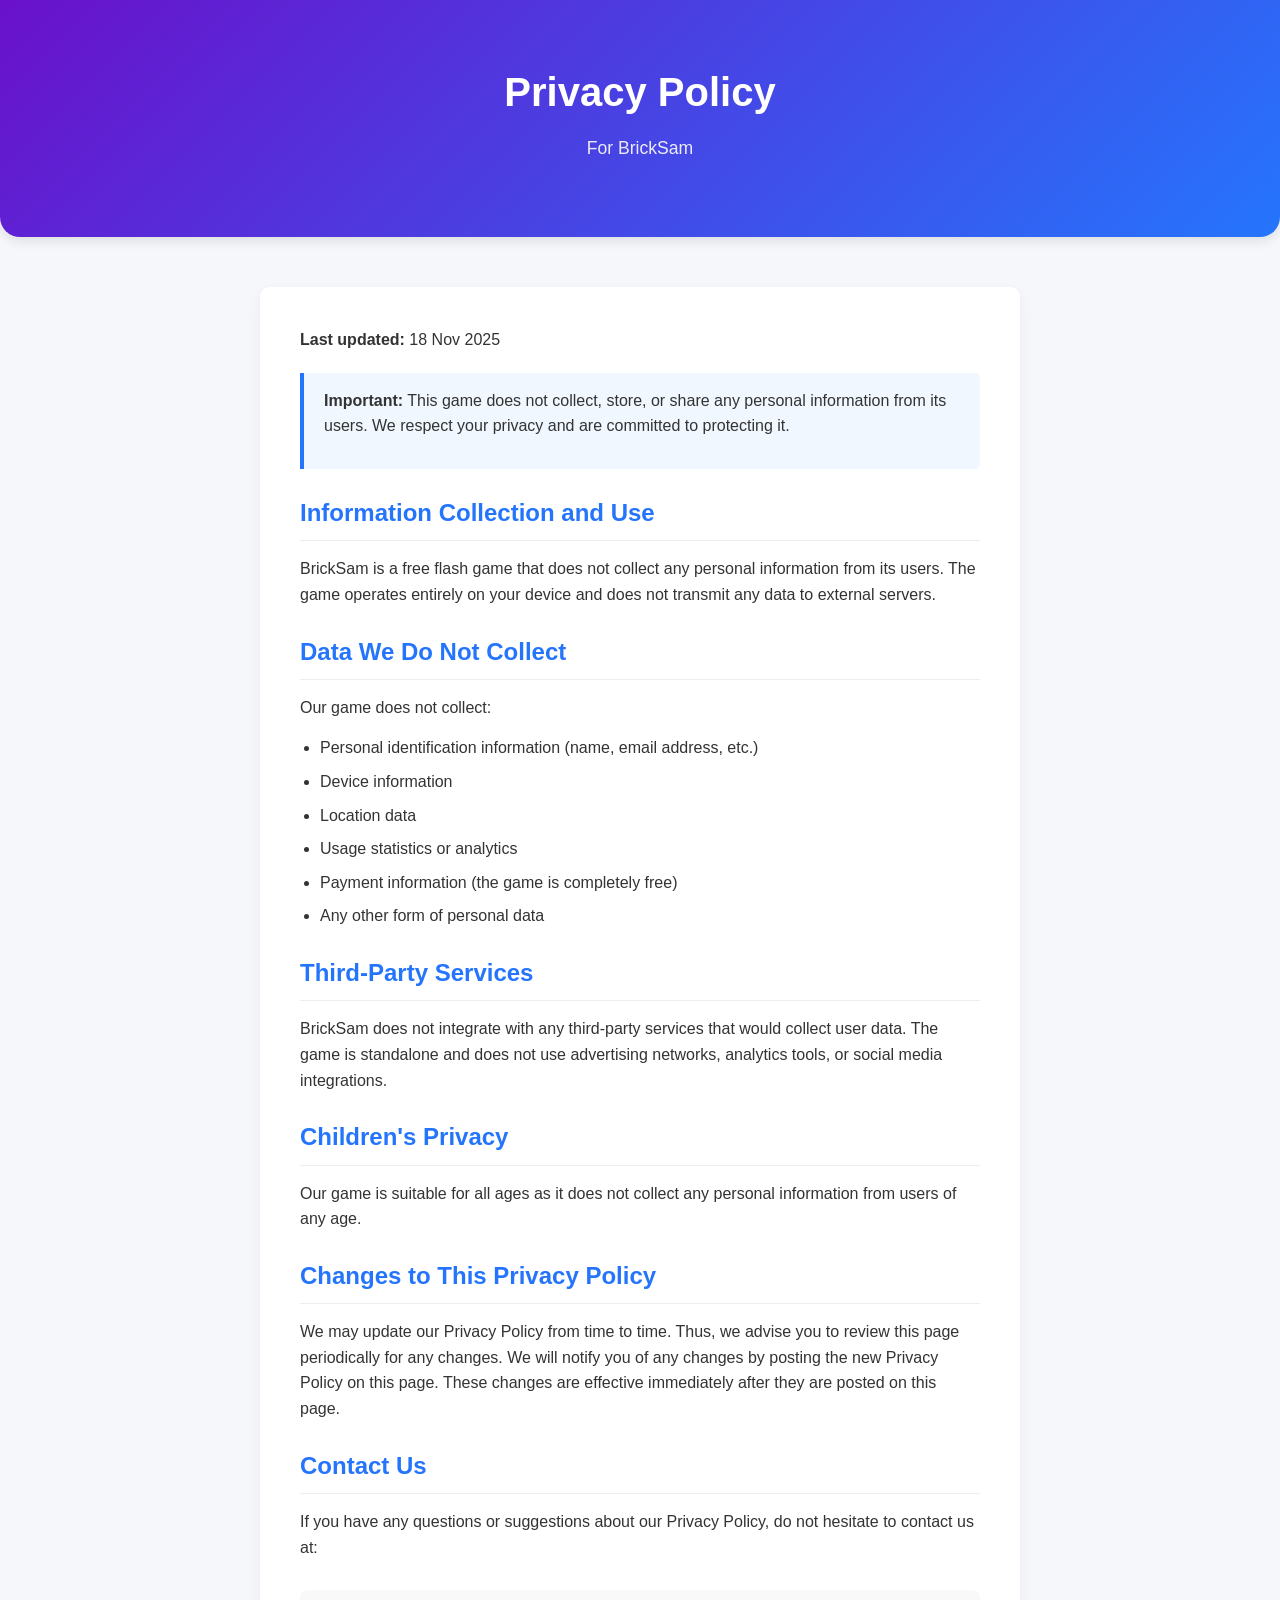
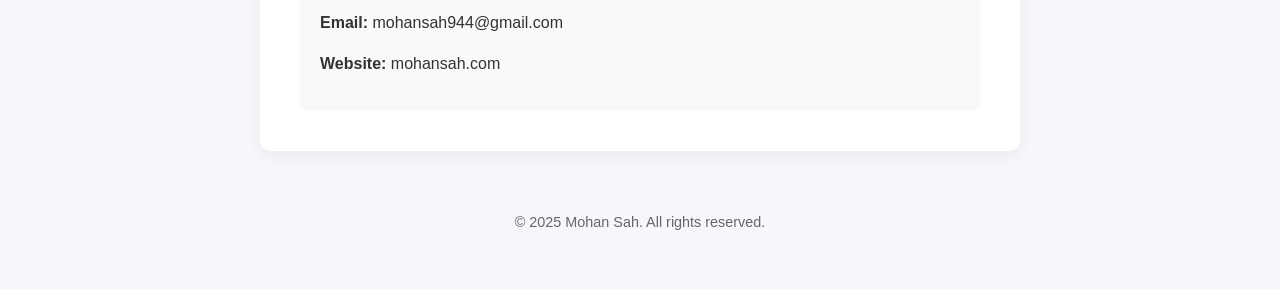
==== index.html @ 930735b0 "in-app ads ids added" ====
<!DOCTYPE html>
<html lang="en">
<head>
    <meta charset="UTF-8">
    <meta name="viewport" content="width=device-width, initial-scale=1.0">
    <title>Privacy Policy - BrickSam</title>
    <style>
        * {
            margin: 0;
            padding: 0;
            box-sizing: border-box;
            font-family: 'Segoe UI', Tahoma, Geneva, Verdana, sans-serif;
        }
        
        body {
            background-color: #f5f7fa;
            color: #333;
            line-height: 1.6;
        }
        
        .container {
            max-width: 800px;
            margin: 0 auto;
            padding: 20px;
        }
        
        header {
            background: linear-gradient(135deg, #6a11cb 0%, #2575fc 100%);
            color: white;
            padding: 40px 0;
            text-align: center;
            border-radius: 0 0 20px 20px;
            box-shadow: 0 4px 12px rgba(0, 0, 0, 0.1);
        }
        
        header h1 {
            font-size: 2.5rem;
            margin-bottom: 10px;
        }
        
        header p {
            font-size: 1.1rem;
            opacity: 0.9;
        }
        
        .content {
            background-color: white;
            padding: 40px;
            margin-top: 30px;
            border-radius: 10px;
            box-shadow: 0 5px 15px rgba(0, 0, 0, 0.05);
        }
        
        h2 {
            color: #2575fc;
            margin: 25px 0 15px;
            padding-bottom: 8px;
            border-bottom: 1px solid #eee;
        }
        
        h2:first-child {
            margin-top: 0;
        }
        
        p {
            margin-bottom: 15px;
        }
        
        ul {
            margin-left: 20px;
            margin-bottom: 20px;
        }
        
        li {
            margin-bottom: 8px;
        }
        
        .highlight-box {
            background-color: #f0f7ff;
            border-left: 4px solid #2575fc;
            padding: 15px 20px;
            margin: 20px 0;
            border-radius: 0 5px 5px 0;
        }
        
        .contact-info {
            background-color: #f9f9f9;
            padding: 20px;
            border-radius: 8px;
            margin-top: 30px;
        }
        
        footer {
            text-align: center;
            margin-top: 40px;
            padding: 20px;
            color: #666;
            font-size: 0.9rem;
        }
        
        @media (max-width: 600px) {
            .container {
                padding: 10px;
            }
            
            .content {
                padding: 20px;
            }
            
            header h1 {
                font-size: 2rem;
            }
        }
    </style>
</head>
<body>
    <header>
        <div class="container">
            <h1>Privacy Policy</h1>
            <p>For BrickSam</p>
        </div>
    </header>
    
    <div class="container">
        <div class="content">
            <p><strong>Last updated:</strong> 18 Nov 2025</p>
            
            <div class="highlight-box">
                <p><strong>Important:</strong> This game does not collect, store, or share any personal information from its users. We respect your privacy and are committed to protecting it.</p>
            </div>
            
            <h2>Information Collection and Use</h2>
            <p>BrickSam is a free flash game that does not collect any personal information from its users. The game operates entirely on your device and does not transmit any data to external servers.</p>
            
            <h2>Data We Do Not Collect</h2>
            <p>Our game does not collect:</p>
            <ul>
                <li>Personal identification information (name, email address, etc.)</li>
                <li>Device information</li>
                <li>Location data</li>
                <li>Usage statistics or analytics</li>
                <li>Payment information (the game is completely free)</li>
                <li>Any other form of personal data</li>
            </ul>
            
            <h2>Third-Party Services</h2>
            <p>BrickSam does not integrate with any third-party services that would collect user data. The game is standalone and does not use advertising networks, analytics tools, or social media integrations.</p>
            
            <h2>Children's Privacy</h2>
            <p>Our game is suitable for all ages as it does not collect any personal information from users of any age.</p>
            
            <h2>Changes to This Privacy Policy</h2>
            <p>We may update our Privacy Policy from time to time. Thus, we advise you to review this page periodically for any changes. We will notify you of any changes by posting the new Privacy Policy on this page. These changes are effective immediately after they are posted on this page.</p>
            
            <h2>Contact Us</h2>
            <p>If you have any questions or suggestions about our Privacy Policy, do not hesitate to contact us at:</p>
            <div class="contact-info">
                <p><strong>Email:</strong> mohansah944@gmail.com</p>
                <p><strong>Website:</strong> mohansah.com</p>
            </div>
        </div>
        
        <footer>
            <p>&copy; 2025 Mohan Sah. All rights reserved.</p>
        </footer>
    </div>
</body>
</html>
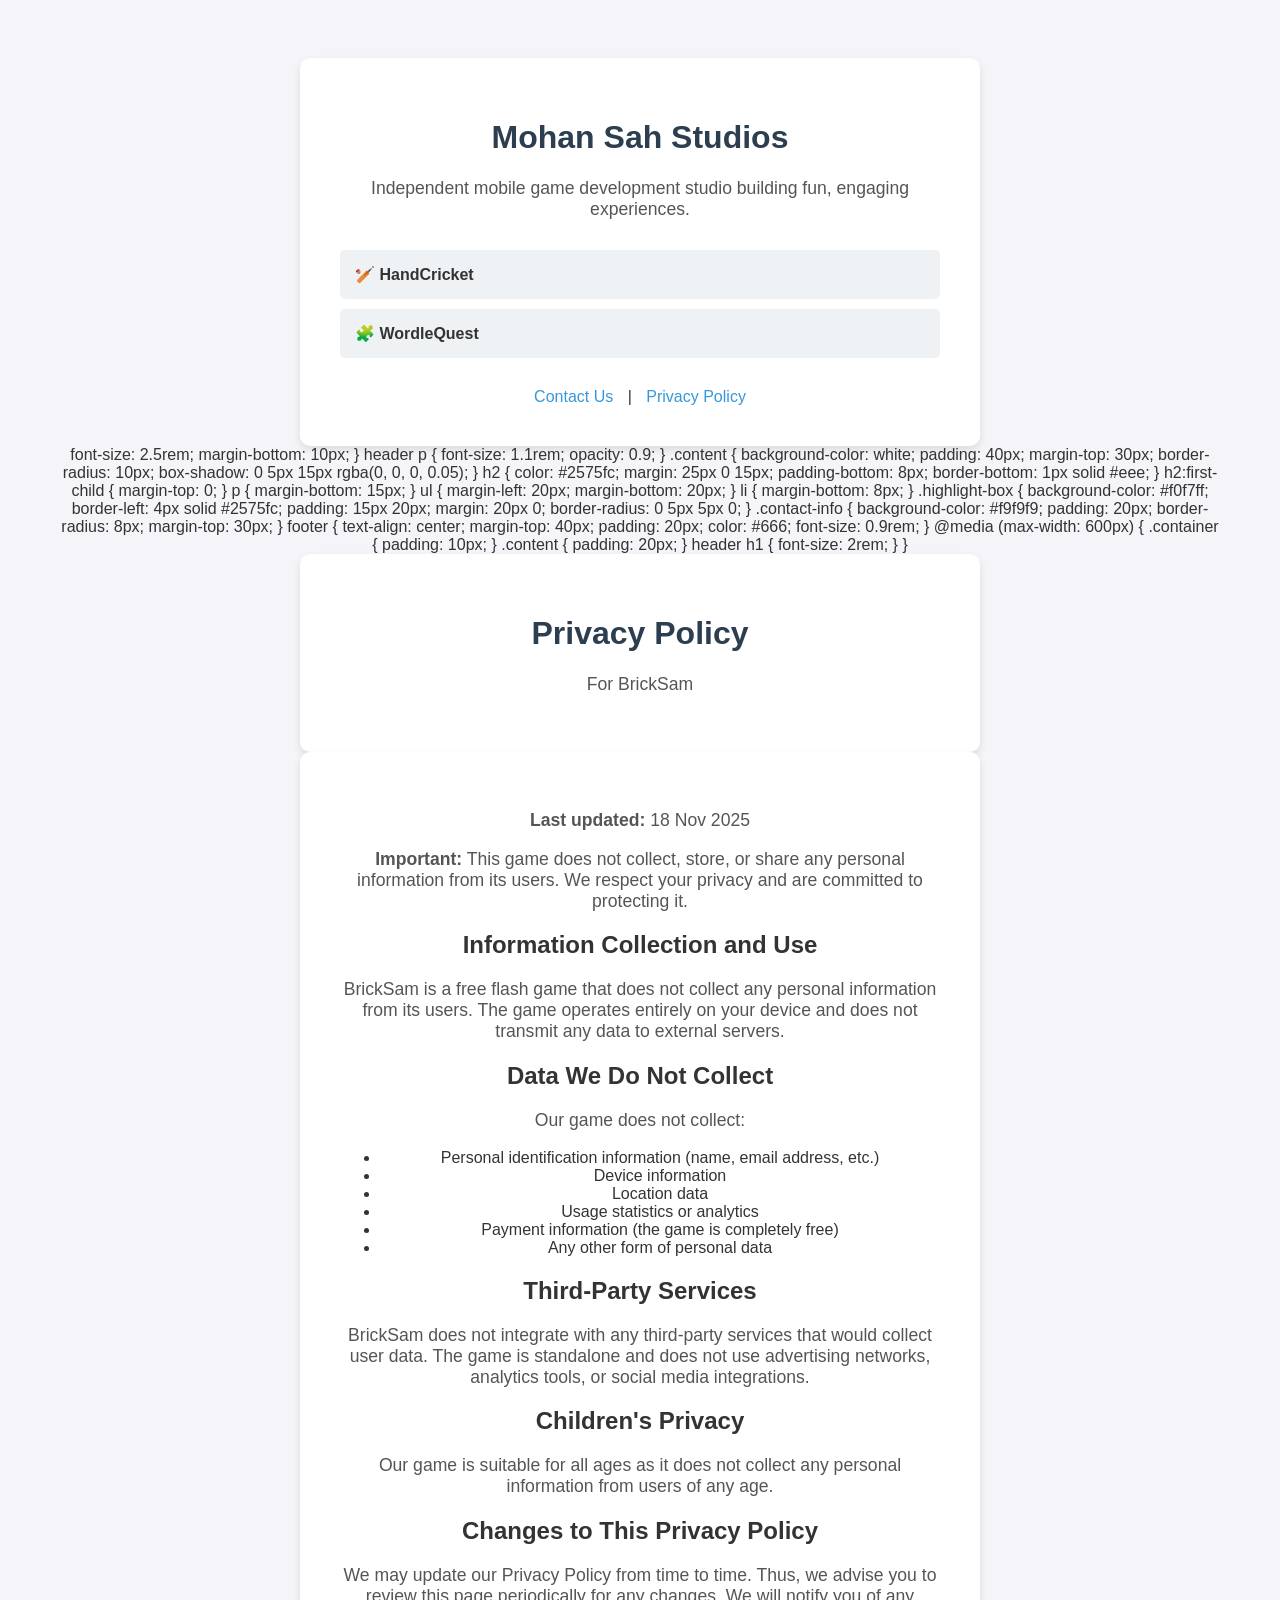
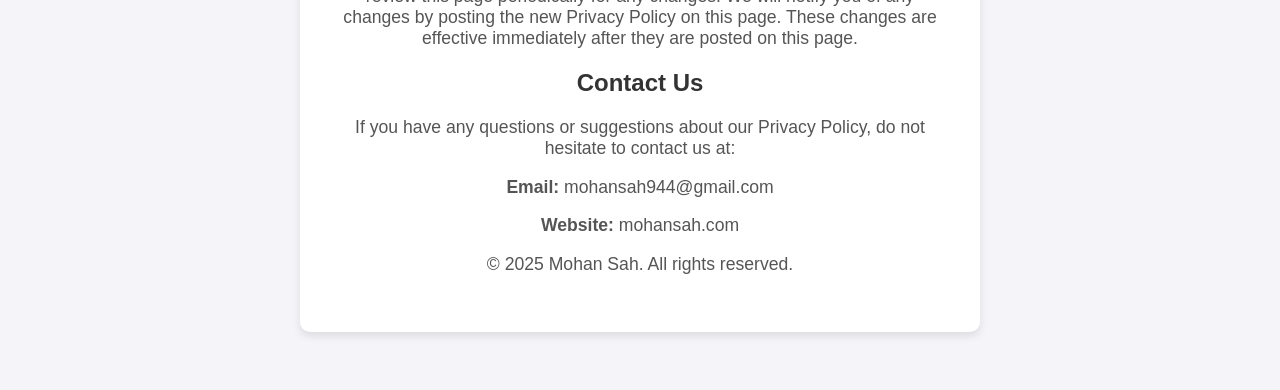
==== commit 728539a5: "Revise index.html with new title and layout changes Updated the title and modified styles for the bo" ====
--- a/index.html
+++ b/index.html
@@ -3,38 +3,62 @@
 <head>
     <meta charset="UTF-8">
     <meta name="viewport" content="width=device-width, initial-scale=1.0">
-    <title>Privacy Policy - BrickSam</title>
+    <title>Mohan Sah Studios</title>
     <style>
-        * {
-            margin: 0;
+        body {
+            font-family: -apple-system, sans-serif;
+            text-align: center;
+            padding: 50px;
+            background-color: #f4f4f9;
+            color: #333;
+        }
+        .container {
+            max-width: 600px;
+            margin: 0 auto;
+            background: white;
+            padding: 40px;
+            border-radius: 10px;
+            box-shadow: 0 4px 8px rgba(0,0,0,0.1);
+        }
+        h1 { color: #2c3e50; }
+        p { font-size: 1.1em; color: #555; }
+        .games-list {
+            text-align: left;
+            margin: 30px 0;
             padding: 0;
-            box-sizing: border-box;
-            font-family: 'Segoe UI', Tahoma, Geneva, Verdana, sans-serif;
+            list-style: none;
         }
+        .games-list li {
+            background: #eef2f5;
+            margin-bottom: 10px;
+            padding: 15px;
+            border-radius: 5px;
+            font-weight: bold;
+        }
+        .footer-links a {
+            color: #3498db;
+            text-decoration: none;
+            margin: 0 10px;
+        }
+    </style>
+</head>
+<body>
+    <div class="container">
+        <h1>Mohan Sah Studios</h1>
+        <p>Independent mobile game development studio building fun, engaging experiences.</p>
         
-        body {
-            background-color: #f5f7fa;
-            color: #333;
-            line-height: 1.6;
-        }
-        
-        .container {
-            max-width: 800px;
-            margin: 0 auto;
-            padding: 20px;
-        }
-        
-        header {
-            background: linear-gradient(135deg, #6a11cb 0%, #2575fc 100%);
-            color: white;
-            padding: 40px 0;
-            text-align: center;
-            border-radius: 0 0 20px 20px;
-            box-shadow: 0 4px 12px rgba(0, 0, 0, 0.1);
-        }
-        
-        header h1 {
-            font-size: 2.5rem;
+        <ul class="games-list">
+            <li>🏏 HandCricket</li>
+            <li>🧩 WordleQuest</li>
+        </ul>
+
+        <div class="footer-links">
+            <a href="mailto:mohansahstudios@gmail.com">Contact Us</a> | 
+            <a href="legal/en/privacy.html">Privacy Policy</a>
+        </div>
+    </div>
+</body>
+</html>            font-size: 2.5rem;
             margin-bottom: 10px;
         }
         
@@ -165,4 +189,4 @@
         </footer>
     </div>
 </body>
-</html>+</html>
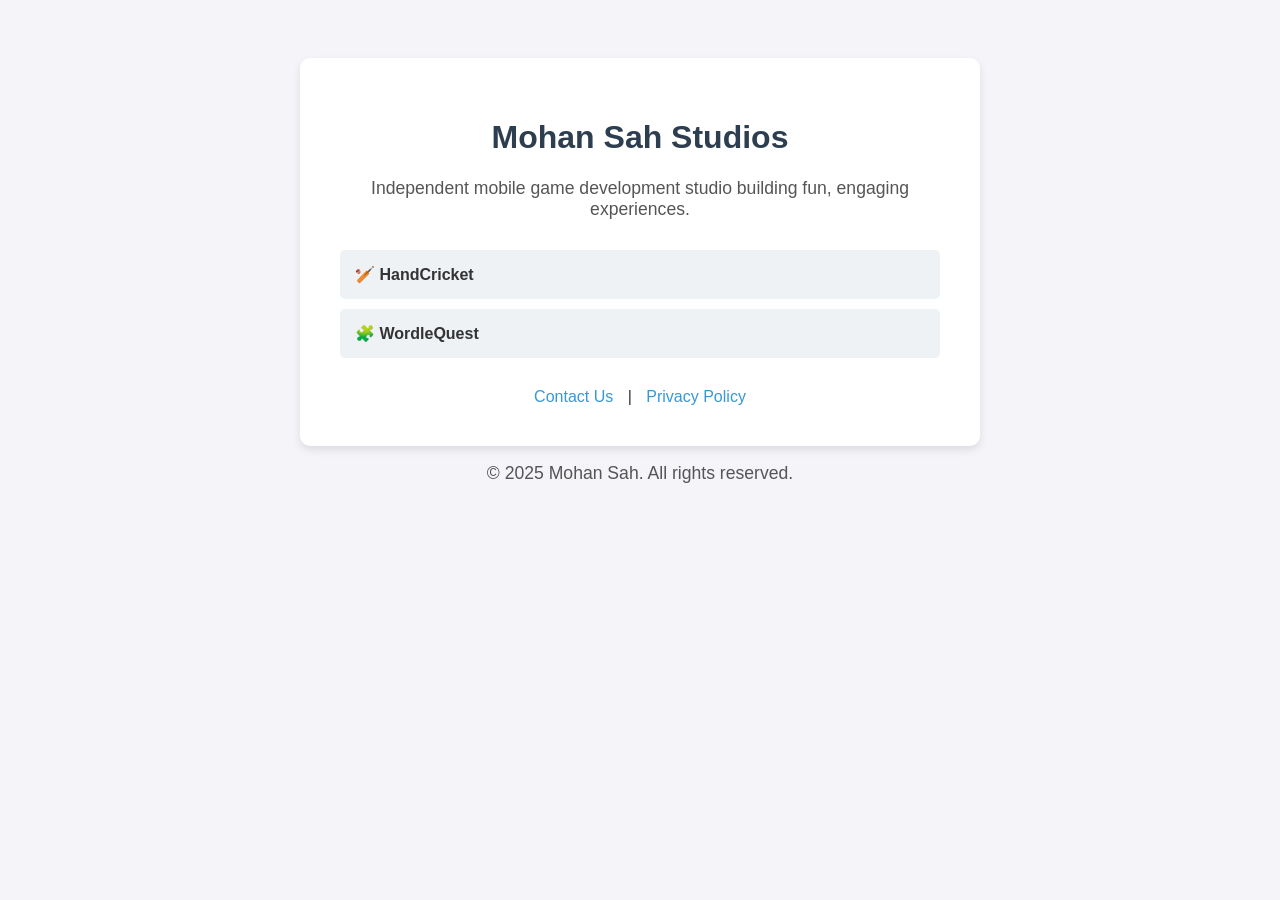
==== commit 12a6ff3e: "Clean up index.html by removing excess styles Removed unused styles and HTML elements from the priva" ====
--- a/index.html
+++ b/index.html
@@ -58,131 +58,7 @@
         </div>
     </div>
 </body>
-</html>            font-size: 2.5rem;
-            margin-bottom: 10px;
-        }
-        
-        header p {
-            font-size: 1.1rem;
-            opacity: 0.9;
-        }
-        
-        .content {
-            background-color: white;
-            padding: 40px;
-            margin-top: 30px;
-            border-radius: 10px;
-            box-shadow: 0 5px 15px rgba(0, 0, 0, 0.05);
-        }
-        
-        h2 {
-            color: #2575fc;
-            margin: 25px 0 15px;
-            padding-bottom: 8px;
-            border-bottom: 1px solid #eee;
-        }
-        
-        h2:first-child {
-            margin-top: 0;
-        }
-        
-        p {
-            margin-bottom: 15px;
-        }
-        
-        ul {
-            margin-left: 20px;
-            margin-bottom: 20px;
-        }
-        
-        li {
-            margin-bottom: 8px;
-        }
-        
-        .highlight-box {
-            background-color: #f0f7ff;
-            border-left: 4px solid #2575fc;
-            padding: 15px 20px;
-            margin: 20px 0;
-            border-radius: 0 5px 5px 0;
-        }
-        
-        .contact-info {
-            background-color: #f9f9f9;
-            padding: 20px;
-            border-radius: 8px;
-            margin-top: 30px;
-        }
-        
-        footer {
-            text-align: center;
-            margin-top: 40px;
-            padding: 20px;
-            color: #666;
-            font-size: 0.9rem;
-        }
-        
-        @media (max-width: 600px) {
-            .container {
-                padding: 10px;
-            }
-            
-            .content {
-                padding: 20px;
-            }
-            
-            header h1 {
-                font-size: 2rem;
-            }
-        }
-    </style>
-</head>
-<body>
-    <header>
-        <div class="container">
-            <h1>Privacy Policy</h1>
-            <p>For BrickSam</p>
-        </div>
-    </header>
-    
-    <div class="container">
-        <div class="content">
-            <p><strong>Last updated:</strong> 18 Nov 2025</p>
-            
-            <div class="highlight-box">
-                <p><strong>Important:</strong> This game does not collect, store, or share any personal information from its users. We respect your privacy and are committed to protecting it.</p>
-            </div>
-            
-            <h2>Information Collection and Use</h2>
-            <p>BrickSam is a free flash game that does not collect any personal information from its users. The game operates entirely on your device and does not transmit any data to external servers.</p>
-            
-            <h2>Data We Do Not Collect</h2>
-            <p>Our game does not collect:</p>
-            <ul>
-                <li>Personal identification information (name, email address, etc.)</li>
-                <li>Device information</li>
-                <li>Location data</li>
-                <li>Usage statistics or analytics</li>
-                <li>Payment information (the game is completely free)</li>
-                <li>Any other form of personal data</li>
-            </ul>
-            
-            <h2>Third-Party Services</h2>
-            <p>BrickSam does not integrate with any third-party services that would collect user data. The game is standalone and does not use advertising networks, analytics tools, or social media integrations.</p>
-            
-            <h2>Children's Privacy</h2>
-            <p>Our game is suitable for all ages as it does not collect any personal information from users of any age.</p>
-            
-            <h2>Changes to This Privacy Policy</h2>
-            <p>We may update our Privacy Policy from time to time. Thus, we advise you to review this page periodically for any changes. We will notify you of any changes by posting the new Privacy Policy on this page. These changes are effective immediately after they are posted on this page.</p>
-            
-            <h2>Contact Us</h2>
-            <p>If you have any questions or suggestions about our Privacy Policy, do not hesitate to contact us at:</p>
-            <div class="contact-info">
-                <p><strong>Email:</strong> mohansah944@gmail.com</p>
-                <p><strong>Website:</strong> mohansah.com</p>
-            </div>
-        </div>
+</html>
         
         <footer>
             <p>&copy; 2025 Mohan Sah. All rights reserved.</p>
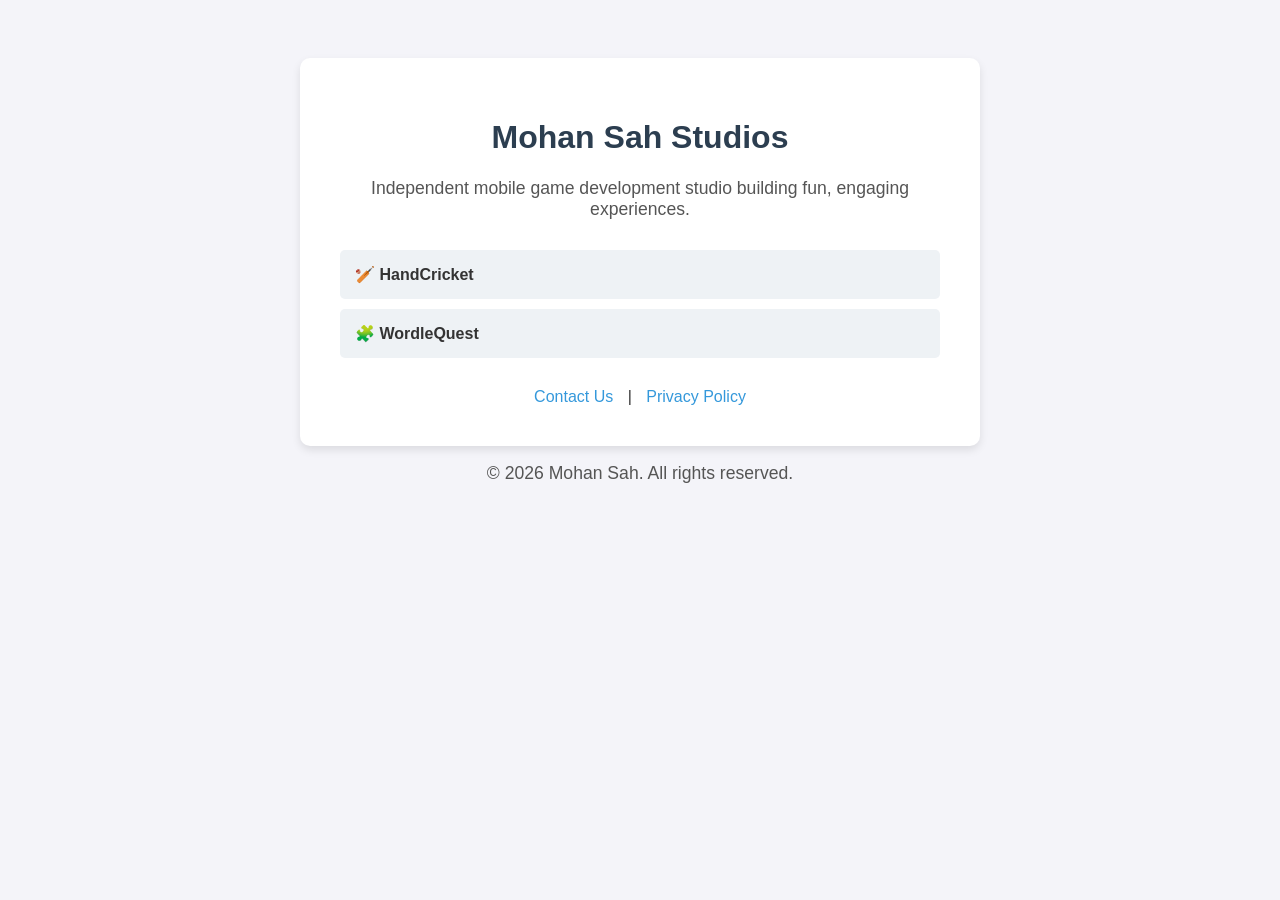
==== commit c4d6f429: "Update copyright year from 2025 to 2026" ====
--- a/index.html
+++ b/index.html
@@ -61,7 +61,7 @@
 </html>
         
         <footer>
-            <p>&copy; 2025 Mohan Sah. All rights reserved.</p>
+            <p>&copy; 2026 Mohan Sah. All rights reserved.</p>
         </footer>
     </div>
 </body>
